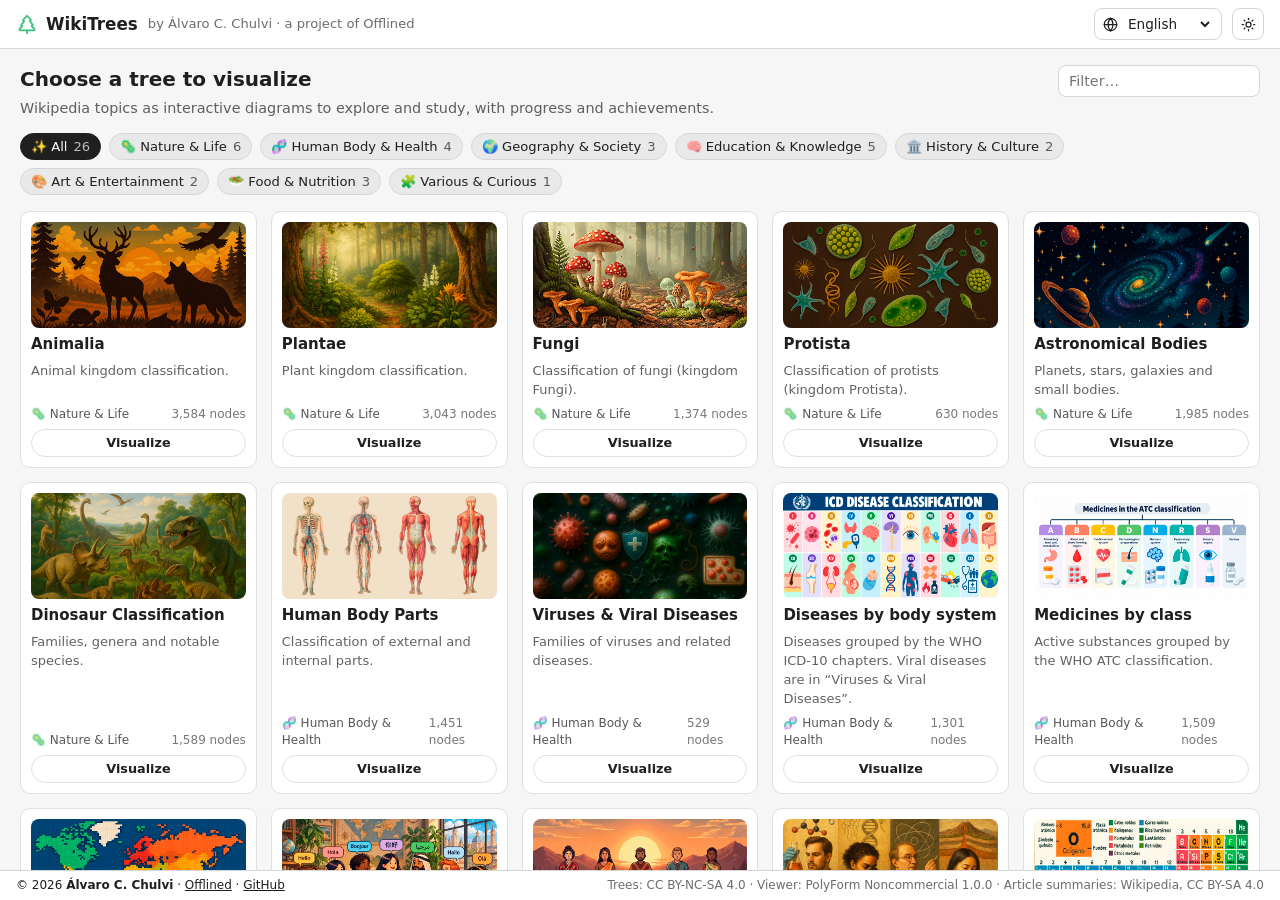
==== index.html @ 964407e3 "WikiTrees 1.0.0: 26 trees in 10 languages + web viewer - trees/online: links to <lang>.wikipedia.org" ====
<!doctype html>
<html lang="en">
<head>
<meta charset="utf-8">
<meta name="viewport" content="width=device-width, initial-scale=1">
<title>WikiTrees</title>
<meta name="description" content="WikiTrees by Álvaro C. Chulvi, a project of Offlined: Wikipedia topics as interactive diagrams in 10 languages.">
<meta name="author" content="Álvaro C. Chulvi">
<link rel="icon" href="data:image/svg+xml,%3Csvg xmlns='http://www.w3.org/2000/svg' viewBox='0 0 100 100'%3E%3Ctext y='.9em' font-size='90'%3E%F0%9F%8C%B3%3C/text%3E%3C/svg%3E">
<link rel="stylesheet" href="viewer/style.css">
</head>
<body>
<header class="app-header">
  <a class="brand" href="#" id="brandLink">
    <svg class="lucide-icon" aria-hidden="true"><use href="#lucide-tree-pine"></use></svg>
    <span class="brand-name">WikiTrees</span>
  </a>
  <span class="brand-by" id="brandBy"></span>
  <span class="spacer"></span>
  <label class="lang-pick">
    <svg class="lucide-icon" aria-hidden="true"><use href="#lucide-globe"></use></svg>
    <select id="langSelect" aria-label="Language"></select>
  </label>
  <button id="themeBtn" class="wtd-tb-btn wtd-tb-icon" type="button" aria-label="Theme">
    <svg class="lucide-icon i-sun" aria-hidden="true"><use href="#lucide-sun"></use></svg>
    <svg class="lucide-icon i-moon" aria-hidden="true"><use href="#lucide-moon"></use></svg>
  </button>
</header>

<main id="wikiTreeDiagramsView">
  <!-- Portada: catálogo de árboles -->
  <section id="wtdCatalog" class="wtd-catalog">
    <div class="wtd-cat-head">
      <div>
        <h1 id="wtdCatalogTitle"></h1>
        <p id="wtdTagline" class="wtd-tagline"></p>
      </div>
      <input id="wtdFilter" class="input-plain" type="search" aria-label="Filter">
    </div>
    <div id="wtdCatChips" class="filter-chips"></div>
    <div id="wtdCatalogList" class="catalog-grid wtd-grid"></div>
  </section>

  <!-- Diagrama del árbol seleccionado -->
  <section id="wtdDiagram" class="wtd-diagram hidden">
    <div class="wtd-diag-head">
      <button id="wtdBack" class="wtd-tb-btn" type="button"><svg class="lucide-icon" aria-hidden="true"><use href="#lucide-arrow-left"></use></svg> <span id="wtdBackLbl"></span></button>
      <nav id="wtdCrumbs" class="wtd-breadcrumb" aria-label="Path"></nav>
      <input id="wtdSearch" class="input-plain wtd-search" type="search" aria-label="Search">
      <div class="wtd-diag-actions">
        <button id="wtdContinue" class="wtd-tb-btn hidden" type="button"><svg class="lucide-icon" aria-hidden="true"><use href="#lucide-play"></use></svg> <span id="wtdContinueLbl"></span></button>
        <span class="wtd-tb-sep" aria-hidden="true"></span>
        <button id="wtdFavBtn" class="wtd-tb-btn" type="button"><svg class="lucide-icon" aria-hidden="true"><use href="#lucide-star"></use></svg> <span data-i18n="favoritesTitle"></span></button>
        <button id="wtdRecBtn" class="wtd-tb-btn" type="button"><svg class="lucide-icon" aria-hidden="true"><use href="#lucide-history"></use></svg> <span data-i18n="recentsTitle"></span></button>
        <button id="wtdAchBtn" class="wtd-tb-btn" type="button"><svg class="lucide-icon" aria-hidden="true"><use href="#lucide-trophy"></use></svg> <span data-i18n="achievementsTitle"></span></button>
        <span class="wtd-tb-sep" aria-hidden="true"></span>
        <button id="wtdCollapseBtn" class="wtd-tb-btn wtd-tb-icon" type="button" data-i18n-title="wtdCollapse"><svg class="lucide-icon" aria-hidden="true"><use href="#lucide-chevrons-down-up"></use></svg></button>
        <button id="wtdExpandBtn" class="wtd-tb-btn wtd-tb-icon" type="button" data-i18n-title="wtdExpandAll"><svg class="lucide-icon" aria-hidden="true"><use href="#lucide-chevrons-up-down"></use></svg></button>
        <button id="wtdZoomOut" class="wtd-tb-btn wtd-tb-icon" type="button" title="Zoom −"><svg class="lucide-icon" aria-hidden="true"><use href="#lucide-zoom-out"></use></svg></button>
        <button id="wtdZoomReset" class="wtd-tb-btn wtd-tb-icon" type="button" data-i18n-title="wtdFitAll"><svg class="lucide-icon" aria-hidden="true"><use href="#lucide-maximize"></use></svg></button>
        <button id="wtdZoomIn" class="wtd-tb-btn wtd-tb-icon" type="button" title="Zoom +"><svg class="lucide-icon" aria-hidden="true"><use href="#lucide-zoom-in"></use></svg></button>
      </div>
      <div id="wtdFavMenu" class="wtd-fav-menu hidden" role="menu"></div>
    </div>
    <div class="wtd-diag-body">
      <aside id="wtdSidebar" class="wtd-sidebar" aria-label="Tree info">
        <div id="wtdSideProgress" class="wtd-side-progress"></div>
        <div id="wtdSideList" class="wtd-side-list"></div>
        <div id="wtdMinimap" class="wtd-minimap" aria-label="Minimap"></div>
      </aside>
      <div id="wtdCanvas" class="wtd-canvas"></div>
      <aside id="wtdPanel" class="wtd-panel hidden" aria-live="polite"></aside>
    </div>
    <div id="wtdTooltip" class="wtd-tooltip hidden"></div>
  </section>

  <div id="wtdConfirm" class="wtd-modal hidden"></div>

  <!-- Artículo completo de Wikipedia, dentro del visor -->
  <div id="wtdWikiPopup" class="wtd-wiki-popup hidden" role="dialog" aria-modal="true" aria-labelledby="wtdWikiTitle">
    <div class="wtd-wiki-card">
      <div class="wtd-wiki-head">
        <svg class="lucide-icon wtd-wiki-logo" aria-hidden="true"><use href="#lucide-tree-pine"></use></svg>
        <span id="wtdWikiTitle" class="wtd-wiki-title"></span>
        <a id="wtdWikiExt" class="wtd-tb-btn wtd-tb-icon" href="#" target="_blank" rel="noopener"><svg class="lucide-icon" aria-hidden="true"><use href="#lucide-external-link"></use></svg></a>
        <button id="wtdWikiClose" class="wtd-wiki-close" type="button"><svg class="lucide-icon" aria-hidden="true"><use href="#lucide-x"></use></svg></button>
      </div>
      <div class="wtd-wiki-body">
        <div id="wtdWikiLoading" class="wtd-wiki-loading"></div>
        <iframe id="wtdWikiFrame" class="wtd-wiki-frame" title="Wikipedia" src="about:blank" referrerpolicy="strict-origin-when-cross-origin"></iframe>
      </div>
    </div>
  </div>
</main>

<footer class="app-footer">
  <span>© 2026 <strong>Álvaro C. Chulvi</strong> · <a href="https://www.offlined.org" target="_blank" rel="noopener">Offlined</a> · <a href="https://github.com/Aruvaro-Chulvi/WikiTrees" target="_blank" rel="noopener">GitHub</a></span>
  <span id="licenseLine" class="license-line"></span>
</footer>

<script src="viewer/icons.js"></script>
<script src="viewer/i18n.js"></script>
<script src="viewer/app.js"></script>
</body>
</html>
---- viewer/style.css ----
/* WikiTrees viewer — © 2026 Álvaro C. Chulvi (Offlined). PolyForm Noncommercial 1.0.0.
   Same look as the WikiTrees section of Offlined: flat buttons, state marked with colour only. */

:root {
  --bg: #f6f6f6; --panel: #ffffff; --ink: #1f1f1f; --muted: #d6d6d6; --soft: #e9e9e9;
  --border: #e0e0e0; --accent: #2d2d2d;
  --btn-primary-bg: #e4e4e7; --btn-primary-fg: #18181b; --btn-primary-hover: #d4d4d8;
  --tag-bg: #1f1f1f; --tag-border: #1f1f1f; --tag-text: #ffffff;
  --wtd-bar-stroke: rgba(0,0,0,.35);
  --overlay: rgba(0,0,0,.45);
  color-scheme: light;
}
@media (prefers-color-scheme: dark) {
  :root:not([data-theme="light"]) {
    --bg: #0f0f10; --panel: #17181a; --ink: #e9e9ea; --muted: #2b2c31; --soft: #222327;
    --border: #2b2c31; --accent: #dedede;
    --btn-primary-bg: #2a2b30; --btn-primary-fg: #f4f4f5; --btn-primary-hover: #34353b;
    --tag-bg: #e9e9ea; --tag-border: #e9e9ea; --tag-text: #111111;
    --wtd-bar-stroke: rgba(255,255,255,.4);
    --overlay: rgba(0,0,0,.6);
    color-scheme: dark;
  }
}
:root[data-theme="dark"] {
  --bg: #0f0f10; --panel: #17181a; --ink: #e9e9ea; --muted: #2b2c31; --soft: #222327;
  --border: #2b2c31; --accent: #dedede;
  --btn-primary-bg: #2a2b30; --btn-primary-fg: #f4f4f5; --btn-primary-hover: #34353b;
  --tag-bg: #e9e9ea; --tag-border: #e9e9ea; --tag-text: #111111;
  --wtd-bar-stroke: rgba(255,255,255,.4);
  --overlay: rgba(0,0,0,.6);
  color-scheme: dark;
}

* { box-sizing: border-box; }
html, body { height: 100%; margin: 0; }
body {
  display: flex; flex-direction: column; overflow: hidden;
  background: var(--bg); color: var(--ink);
  font: 15px/1.45 system-ui, -apple-system, "Segoe UI", Roboto, "Noto Sans", sans-serif;
}
a { color: inherit; }
.hidden { display: none !important; }
.lucide-icon { width: 1em; height: 1em; display: inline-block; vertical-align: -0.125em;
  fill: none; stroke: currentColor; stroke-width: 2; stroke-linecap: round; stroke-linejoin: round; flex-shrink: 0; }

/* Cabecera y pie */
.app-header { flex: 0 0 auto; display: flex; align-items: center; gap: 10px; padding: 8px 16px;
  background: var(--panel); border-bottom: 1px solid var(--muted); }
.brand { display: inline-flex; align-items: center; gap: 8px; text-decoration: none; font-weight: 800; font-size: 1.05rem; }
.brand .lucide-icon { width: 22px; height: 22px; color: #3fbf7f; }
.brand-by { font-size: .82rem; opacity: .65; white-space: nowrap; overflow: hidden; text-overflow: ellipsis; min-width: 0; }
.spacer { flex: 1; }
.lang-pick { display: inline-flex; align-items: center; gap: 6px; height: 32px; padding: 0 8px;
  border: 1px solid var(--muted); border-radius: 8px; background: var(--panel); }
.lang-pick select { border: 0; background: transparent; color: var(--ink); font: inherit; font-size: .85rem; cursor: pointer; }
.lang-pick select option { background: var(--panel); color: var(--ink); }
#themeBtn .i-moon { display: none; }
:root[data-theme="dark"] #themeBtn .i-sun { display: none; }
:root[data-theme="dark"] #themeBtn .i-moon { display: inline-block; }
@media (prefers-color-scheme: dark) {
  :root:not([data-theme="light"]) #themeBtn .i-sun { display: none; }
  :root:not([data-theme="light"]) #themeBtn .i-moon { display: inline-block; }
}
.app-footer { flex: 0 0 auto; display: flex; flex-wrap: wrap; gap: 4px 16px; justify-content: space-between;
  padding: 6px 16px; font-size: .75rem; background: var(--panel); border-top: 1px solid var(--muted); }
.app-footer a { color: inherit; }
.license-line { opacity: .65; }

/* Botones y campos */
.input-plain { height: 32px; border: 1px solid var(--muted); border-radius: 8px; padding: 0 10px;
  background: var(--panel); color: var(--ink); font: inherit; font-size: .9rem; }
.ui-btn { display: inline-flex; align-items: center; justify-content: center; gap: .4rem; height: 32px; padding: 0 .9rem;
  border-radius: 9999px; border: 1px solid transparent; font: inherit; font-size: .88rem; font-weight: 600; line-height: 1;
  white-space: nowrap; cursor: pointer; text-decoration: none; }
.ui-btn:focus-visible, .wtd-tb-btn:focus-visible { outline: 2px solid var(--ink); outline-offset: 2px; }
.ui-btn--sm { height: 28px; padding: 0 .7rem; font-size: .8rem; }
.ui-btn--primary { background: var(--btn-primary-bg); color: var(--btn-primary-fg); }
.ui-btn--primary:hover { background: var(--btn-primary-hover); }
.ui-btn--secondary { background: var(--panel); color: var(--ink); border-color: var(--border); }
.ui-btn--secondary:hover { background: var(--soft); }
.ui-btn--ghost { background: transparent; color: var(--ink); }
.ui-btn--ghost:hover { background: var(--soft); }
.ui-btn--danger { background: transparent; color: #c62828; border-color: color-mix(in srgb, #c62828 45%, transparent); }
.ui-btn--danger:hover { background: #c62828; color: #fff; border-color: #c62828; }
:root[data-theme="dark"] .ui-btn--danger { color: #f08080; }

#wikiTreeDiagramsView { flex: 1; display: flex; flex-direction: column; min-height: 0; position: relative; }

/* Portada / catálogo */
.wtd-catalog { flex: 1; min-height: 0; display: flex; flex-direction: column; padding: 16px 20px; overflow-y: auto; }
.wtd-cat-head { display: flex; align-items: flex-start; gap: 14px; margin-bottom: 10px; flex-wrap: wrap; }
.wtd-cat-head > div { flex: 1; min-width: 220px; }
.wtd-cat-head h1 { margin: 0; font-size: 1.25rem; }
.wtd-tagline { margin: 4px 0 0; font-size: .9rem; opacity: .7; }
.wtd-cat-head .input-plain { min-width: 180px; }
.filter-chips { display: flex; gap: 8px; flex-wrap: wrap; align-items: center; padding: 4px 0; }
.filter-chip { border: 1px solid var(--muted); background: var(--soft); color: var(--ink); padding: 3px 10px;
  border-radius: 9999px; font: inherit; font-size: .82rem; cursor: pointer; white-space: nowrap; }
.filter-chip:hover { border-color: var(--accent); }
.filter-chip.active { background: var(--tag-bg); border-color: var(--tag-border); color: var(--tag-text); }
.filter-chip .count { opacity: .7; margin-inline-start: 6px; font-variant-numeric: tabular-nums; }
.catalog-grid { display: grid; grid-template-columns: repeat(auto-fill, minmax(220px, 1fr)); gap: 14px;
  align-content: start; padding: 12px 0; }
.catalog-card { border: 1px solid var(--border); border-radius: 10px; padding: 10px; background: var(--panel);
  display: flex; flex-direction: column; gap: 6px; cursor: pointer; }
.catalog-card:hover { border-color: var(--accent); }
.catalog-card:focus-visible { outline: 2px solid var(--ink); outline-offset: 2px; }
.catalog-card h4 { margin: 0; font-size: 15px; }
.catalog-card p { margin: 0; font-size: 13px; color: color-mix(in srgb, var(--ink) 70%, var(--panel)); flex: 1; }
.catalog-card .row { display: flex; justify-content: space-between; align-items: center; gap: 8px; }
.catalog-card .cat-tag { font-size: 12px; opacity: .75; }
.taxo-card-img { width: 100%; aspect-ratio: 400 / 198; object-fit: cover; border-radius: 8px;
  background: color-mix(in srgb, var(--ink) 6%, transparent); }
.card-meta { font-size: 12px; opacity: .6; font-variant-numeric: tabular-nums; }

/* Diagrama */
.wtd-diagram { flex: 1; min-height: 0; display: flex; flex-direction: column; }
.wtd-diag-head { position: relative; display: flex; align-items: center; gap: 10px; padding: 10px 16px; flex-wrap: wrap;
  border-bottom: 1px solid var(--muted); background: var(--panel); }
.wtd-diag-actions { display: flex; align-items: center; gap: 6px; flex-wrap: wrap; }
.wtd-tb-btn { display: inline-flex; align-items: center; gap: 6px; height: 32px; padding: 0 10px; border: 1px solid var(--muted);
  border-radius: 8px; background: var(--panel); color: var(--ink); font: inherit; font-size: .85rem; white-space: nowrap; cursor: pointer; }
.wtd-tb-btn:hover { background: var(--soft); }
.wtd-tb-btn .lucide-icon { width: 15px; height: 15px; }
.wtd-tb-icon { width: 32px; padding: 0; justify-content: center; }
.wtd-tb-sep { width: 1px; height: 22px; background: var(--muted); margin: 0 2px; }
.wtd-breadcrumb { flex: 1; display: flex; align-items: center; gap: 2px; min-width: 120px; flex-wrap: nowrap; overflow: hidden; }
.wtd-crumb { border: none; background: transparent; cursor: pointer; color: var(--accent); font: inherit; font-size: .9rem;
  padding: 3px 6px; border-radius: 6px; white-space: nowrap; max-width: 220px; overflow: hidden; text-overflow: ellipsis;
  flex-shrink: 1; min-width: 40px; }
.wtd-crumb:hover { background: color-mix(in srgb, var(--ink) 8%, transparent); }
.wtd-crumb.is-current { color: var(--ink); font-weight: 700; cursor: default; flex-shrink: 0; max-width: 260px; }
.wtd-crumb-sep { opacity: .45; padding: 0 1px; }
.wtd-crumb-more { padding: 0 4px; opacity: .6; cursor: default; }
.wtd-search { min-width: 150px; max-width: 240px; }

.wtd-diag-body { position: relative; flex: 1; min-height: 0; display: flex; }
.wtd-canvas { flex: 1; min-height: 0; position: relative; overflow: hidden; cursor: grab; touch-action: none; direction: ltr; }
.wtd-canvas.is-panning { cursor: grabbing; }
.wtd-svg { display: block; width: 100%; height: 100%; }
.wtd-ribbon { pointer-events: auto; cursor: pointer; transition: opacity .12s, fill-opacity .12s; }

/* Barras: pendiente = contorno; visto = relleno. Trazos que no cambian con el zoom */
.wtd-bar { cursor: pointer; fill-opacity: .28; stroke: var(--wtd-bar-stroke); stroke-width: 1.5; vector-effect: non-scaling-stroke; transition: opacity .12s; }
.wtd-bar:hover { opacity: .82; }
.wtd-bar.visited { fill-opacity: 1; }
.wtd-bar.closed { stroke-dasharray: 4 3; }
.wtd-bar.fav { stroke: #f5b301; stroke-width: 2.5; }
.wtd-bar.sel { stroke: var(--ink); stroke-width: 3; }
.wtd-bar.hit { stroke: var(--ink); stroke-width: 2.5; }
.wtd-bar.lineage { stroke: var(--ink); stroke-width: 2; }
.wtd-svg .wtd-ribbon.lineage { fill-opacity: .9; }
.wtd-svg.searching .wtd-ribbon { opacity: .06; }
.wtd-svg.searching .wtd-bar { opacity: .12; }
.wtd-svg.searching .wtd-bar.hit { opacity: 1; }

/* Etiquetas en coordenadas de pantalla: siempre legibles */
.wtd-labels { position: absolute; inset: 0; pointer-events: none; overflow: hidden; }
.wtd-lbl { position: absolute; transform: translateY(-50%); pointer-events: auto; cursor: pointer; white-space: nowrap; overflow: hidden;
  text-overflow: ellipsis; padding: 2px 7px; border-radius: 6px; font-size: 12px; font-weight: 600; line-height: 1.35; color: var(--ink);
  background: color-mix(in srgb, var(--panel) 90%, transparent); border: 1px solid color-mix(in srgb, var(--ink) 12%, transparent); }
.wtd-lbl.visited { color: color-mix(in srgb, var(--ink) 80%, #16a34a); }
.wtd-lbl.sel { background: var(--ink); color: var(--panel); border-color: var(--ink); }
.wtd-lbl.lineage { border-color: var(--ink); }
.wtd-lbl.hit { border-color: var(--accent); }
.wtd-lbl-n { margin-inline-start: 6px; font-weight: 500; opacity: .6; font-variant-numeric: tabular-nums; }
.wtd-svg.searching ~ .wtd-labels .wtd-lbl:not(.hit):not(.sel) { opacity: .35; }

/* Tarjeta emergente */
.wtd-tooltip { position: fixed; z-index: 30; pointer-events: none; width: 300px; overflow: hidden;
  background: color-mix(in srgb, var(--panel) 96%, transparent); color: var(--ink);
  border: 1px solid color-mix(in srgb, var(--ink) 16%, transparent); border-radius: 10px;
  font-size: .82rem; line-height: 1.35; box-shadow: 0 8px 24px rgba(0,0,0,.28); backdrop-filter: blur(8px); }
.wtd-tip-img { height: 130px; background: color-mix(in srgb, var(--ink) 6%, transparent); }
.wtd-tip-img img { width: 100%; height: 100%; object-fit: cover; object-position: 50% 30%; display: block; }
.wtd-tip-head { padding: 8px 12px 6px; }
.wtd-tip-head strong { font-size: .95rem; }
.wtd-tip-lead { margin: 3px 0 0; font-size: .78rem; color: color-mix(in srgb, var(--ink) 72%, transparent); }
.wtd-tip-path { list-style: none; margin: 0; padding: 6px 12px; display: grid; gap: 2px; font-size: .78rem;
  border-top: 1px solid color-mix(in srgb, var(--ink) 12%, transparent); }
.wtd-tip-lvl { display: flex; align-items: center; gap: 6px; min-width: 0;
  padding-inline-start: calc(max(var(--d) - 1, 0) * 12px); color: color-mix(in srgb, var(--ink) 70%, transparent); }
.wtd-tip-lvl + .wtd-tip-lvl::before { content: "└"; opacity: .45; }
.wtd-tip-lvl b { flex: none; min-width: 16px; height: 16px; border-radius: 50%; display: grid; place-items: center;
  font-size: .64rem; font-weight: 700; background: color-mix(in srgb, var(--ink) 10%, transparent); }
.wtd-tip-dot { width: 8px; height: 8px; border-radius: 50%; flex: none; }
.wtd-tip-name { flex: 1; min-width: 0; overflow: hidden; text-overflow: ellipsis; white-space: nowrap; }
.wtd-tip-n { flex: none; font-variant-numeric: tabular-nums; opacity: .8; }
.wtd-tip-lvl.is-cur { color: var(--ink); font-weight: 700; }
.wtd-tip-lvl.is-cur b { background: var(--ink); color: var(--panel); }
.wtd-tip-meta { display: flex; flex-wrap: wrap; gap: 3px 12px; padding: 6px 12px 8px; font-size: .74rem;
  border-top: 1px solid color-mix(in srgb, var(--ink) 12%, transparent); color: color-mix(in srgb, var(--ink) 65%, transparent); }
.wtd-tip-meta .is-seen { color: color-mix(in srgb, var(--ink) 55%, #16a34a); }
.wtd-tip-meta .is-fav { color: #d99a00; }
[hidden] { display: none !important; }

/* Barra lateral: progreso, ramas de primer nivel y minimapa */
.wtd-sidebar { flex: 0 0 250px; width: 250px; display: flex; flex-direction: column; min-height: 0;
  border-inline-end: 1px solid var(--muted); background: color-mix(in srgb, var(--panel) 60%, transparent); }
.wtd-side-progress { padding: 12px 14px; border-bottom: 1px solid var(--muted); }
.wtd-side-prog-top { display: flex; justify-content: space-between; align-items: baseline; font-size: .8rem; }
.wtd-side-prog-top b { font-size: 1.05rem; }
.wtd-side-bar { height: 7px; border-radius: 99px; background: color-mix(in srgb, var(--ink) 14%, transparent); margin: 6px 0 3px; overflow: hidden; }
.wtd-side-bar-fill { height: 100%; background: #3fbf7f; border-radius: 99px; transition: width .2s; }
.wtd-side-prog-sub { font-size: .72rem; opacity: .55; text-align: end; }
.wtd-side-list { flex: 1 1 auto; min-height: 0; overflow-y: auto; padding: 6px; }
.wtd-side-item { display: flex; align-items: center; justify-content: space-between; gap: 8px; width: 100%; text-align: start;
  border: none; background: transparent; color: var(--ink); font: inherit; font-size: .82rem; padding: 6px 8px; border-radius: 7px; cursor: pointer; }
.wtd-side-item:hover { background: color-mix(in srgb, var(--ink) 7%, transparent); }
.wtd-side-item.active { background: color-mix(in srgb, var(--accent) 18%, transparent); font-weight: 700; }
.wtd-side-item-main { flex: 1; min-width: 0; display: flex; flex-direction: column; gap: 3px; }
.wtd-side-item-name { min-width: 0; overflow: hidden; text-overflow: ellipsis; white-space: nowrap; }
.wtd-side-item-bar { height: 4px; border-radius: 99px; background: color-mix(in srgb, var(--ink) 10%, transparent); overflow: hidden; }
.wtd-side-item-bar span { display: block; height: 100%; border-radius: inherit; }
.wtd-leg-dot { width: 11px; height: 11px; border-radius: 3px; display: inline-block; flex-shrink: 0; }
.wtd-leg-n { opacity: .55; font-variant-numeric: tabular-nums; font-size: .75rem; }
.wtd-minimap { flex: 0 0 auto; width: 100%; height: 160px; overflow: hidden; display: flex; flex-direction: column;
  border-top: 1px solid var(--muted); background: color-mix(in srgb, var(--ink) 4%, transparent); }
.wtd-minimap:empty { display: none; }
.wtd-mm-title { flex: 0 0 auto; padding: 4px 8px; font-size: .7rem; font-weight: 700;
  background: color-mix(in srgb, var(--panel) 80%, transparent); border-bottom: 1px solid color-mix(in srgb, var(--ink) 12%, transparent);
  white-space: nowrap; overflow: hidden; text-overflow: ellipsis; }
.wtd-mm-svg { flex: 1 1 auto; min-height: 0; width: 100%; display: block; cursor: pointer; }
.wtd-mm-view { fill: color-mix(in srgb, var(--accent) 18%, transparent); stroke: var(--accent); stroke-width: 2; vector-effect: non-scaling-stroke; }

/* Menú Favoritos / Recientes / Logros */
.wtd-fav-menu { position: fixed; z-index: 60; min-width: 200px; max-width: 320px; max-height: 320px; overflow-y: auto;
  background: var(--panel); border: 1px solid var(--muted); border-radius: 10px; box-shadow: 0 10px 30px rgba(0,0,0,.28); padding: 6px; }
.wtd-fm-h { font-size: .68rem; font-weight: 700; text-transform: uppercase; letter-spacing: .05em; opacity: .55; padding: 6px 8px 2px; }
.wtd-fm-item { display: block; width: 100%; text-align: start; border: none; background: transparent; color: var(--ink); font: inherit;
  font-size: .85rem; padding: 6px 8px; border-radius: 6px; cursor: pointer; white-space: nowrap; overflow: hidden; text-overflow: ellipsis; }
.wtd-fm-item:hover { background: color-mix(in srgb, var(--ink) 8%, transparent); }
.wtd-fm-empty { padding: 10px; opacity: .5; }
.wtd-fm-note { font-size: .78rem; padding: 2px 8px 6px; opacity: .8; }
.wtd-fm-ach { font-size: .82rem; padding: 5px 8px; }
.wtd-fm-sep { height: 1px; background: var(--muted); margin: 6px 4px; }
.wtd-fm-danger { color: #dc2626; }
.wtd-fm-danger:hover { background: color-mix(in srgb, #ef4444 14%, transparent); }

/* Ficha del nodo, al lado del diagrama */
.wtd-panel { position: absolute; top: 0; bottom: 0; inset-inline-end: 0; width: 380px; max-width: 100%; z-index: 20;
  display: flex; flex-direction: column; min-height: 0; background: var(--panel); border-inline-start: 1px solid var(--muted); }
.wtd-panel-head { position: relative; padding: 14px 52px 10px 16px; border-bottom: 1px solid var(--muted); }
[dir="rtl"] .wtd-panel-head { padding: 14px 16px 10px 52px; }
.wtd-panel-kicker { display: flex; align-items: center; gap: 6px; font-size: .78rem; opacity: .65; }
.wtd-panel-title { margin: 3px 0 0; font-size: 1.15rem; line-height: 1.25; }
.wtd-panel-x { position: absolute; top: 12px; inset-inline-end: 12px; width: 32px; height: 32px; padding: 0; border-radius: 50%;
  border: 1px solid color-mix(in srgb, var(--ink) 18%, transparent); background: transparent; color: var(--ink);
  display: flex; align-items: center; justify-content: center; cursor: pointer; }
.wtd-panel-x:hover { background: color-mix(in srgb, #ef4444 16%, transparent); border-color: color-mix(in srgb, #ef4444 45%, transparent); color: #ef4444; }
.wtd-panel-x .lucide-icon { width: 17px; height: 17px; }
.wtd-panel-scroll { flex: 1; min-height: 0; overflow-y: auto; padding: 14px 16px; }
.wtd-panel-img { display: block; width: 100%; max-height: 220px; object-fit: contain; border-radius: 10px; margin-bottom: 12px;
  background: color-mix(in srgb, var(--ink) 5%, transparent); }
.wtd-panel-para { margin: 0 0 10px; font-size: .9rem; line-height: 1.55; opacity: .88; }
.wtd-panel-src { margin: 0 0 4px; font-size: .72rem; opacity: .55; }
.wtd-panel-src a { color: inherit; }
.wtd-panel-status { margin: 4px 0 12px; font-size: .88rem; opacity: .65; }
.wtd-panel-tree { margin-top: 16px; padding-top: 12px; border-top: 1px solid var(--muted); }
.wtd-panel-tree h4 { margin: 0 0 6px; font-size: .72rem; font-weight: 700; text-transform: uppercase; letter-spacing: .05em; opacity: .55; }
[dir="rtl"] .wtd-panel-tree h4 { letter-spacing: 0; }
.wtd-panel-sub { margin: 10px 0 6px; font-size: .78rem; font-weight: 600; opacity: .7; }
.wtd-chips { display: flex; flex-wrap: wrap; gap: 6px; }
.wtd-chip { display: inline-flex; align-items: center; gap: 6px; max-width: 100%; padding: 4px 10px; border-radius: 99px;
  border: 1px solid var(--muted); background: var(--panel); color: var(--ink); font: inherit; font-size: .8rem; cursor: pointer;
  white-space: nowrap; overflow: hidden; text-overflow: ellipsis; }
.wtd-chip:hover { background: var(--soft); }
.wtd-chip.seen { color: color-mix(in srgb, var(--ink) 75%, #16a34a); }
.wtd-chip-dot { width: 9px; height: 9px; border-radius: 50%; flex: 0 0 auto; }
.wtd-panel-actions { display: flex; flex-direction: column; gap: 8px; padding: 12px 16px 14px; border-top: 1px solid var(--muted); }
.wtd-panel-next { width: 100%; }
.wtd-panel-next .lucide-icon, .wtd-panel-row .lucide-icon { width: 14px; height: 14px; }
.wtd-panel-done { margin: 0; text-align: center; font-weight: 600; color: #16a34a; }
.wtd-panel-row { display: flex; flex-wrap: wrap; gap: 6px; }
#wtdPFav.is-on { color: #b8860b; }
:root[data-theme="dark"] #wtdPFav.is-on { color: #f5b301; }

/* Confirmación */
.wtd-modal { position: fixed; inset: 0; z-index: 100; display: flex; align-items: center; justify-content: center;
  background: var(--overlay); padding: 20px; }
.wtd-modal-card { width: min(420px, 92vw); background: var(--panel); color: var(--ink); border: 1px solid var(--muted);
  border-radius: 14px; padding: 20px; }
.wtd-modal-title { font-size: 1.05rem; font-weight: 800; margin-bottom: 8px; }
.wtd-modal-msg { font-size: .9rem; opacity: .8; line-height: 1.5; margin-bottom: 16px; }
.wtd-modal-actions { display: flex; gap: 10px; justify-content: flex-end; flex-wrap: wrap; }

/* Artículo completo de Wikipedia: ventana sobre casi toda la página, sin salir del visor */
.wtd-wiki-popup { position: fixed; inset: 0; z-index: 90; display: flex; padding: 20px; background: var(--overlay); }
.wtd-wiki-card { flex: 1; min-width: 0; display: flex; flex-direction: column; overflow: hidden;
  background: var(--panel); border: 1px solid var(--muted); border-radius: 14px; }
.wtd-wiki-head { flex: 0 0 auto; display: flex; align-items: center; gap: 10px; padding: 8px 12px 8px 16px;
  border-bottom: 1px solid var(--muted); }
.wtd-wiki-logo { width: 18px; height: 18px; color: #3fbf7f; }
.wtd-wiki-title { flex: 1; min-width: 0; font-weight: 700; overflow: hidden; text-overflow: ellipsis; white-space: nowrap; }
.wtd-wiki-close { width: 34px; height: 34px; padding: 0; border-radius: 50%; display: flex; align-items: center; justify-content: center;
  border: 1px solid color-mix(in srgb, var(--ink) 18%, transparent); background: transparent; color: var(--ink); cursor: pointer; }
.wtd-wiki-close:hover { background: color-mix(in srgb, #ef4444 16%, transparent); border-color: color-mix(in srgb, #ef4444 45%, transparent); color: #ef4444; }
.wtd-wiki-close .lucide-icon { width: 19px; height: 19px; }
.wtd-wiki-body { position: relative; flex: 1; min-height: 0; background: #fff; }
.wtd-wiki-loading { position: absolute; inset: 0; display: flex; align-items: center; justify-content: center; color: #555; font-size: .9rem; }
.wtd-wiki-frame { position: relative; display: block; width: 100%; height: 100%; border: 0; background: transparent; }

@media (max-width: 820px) {
  .wtd-wiki-popup { padding: 0; }
  .wtd-wiki-card { border-radius: 0; border: 0; }
  .wtd-panel { top: auto; height: 60%; width: 100%; border-inline-start: 0; border-top: 1px solid var(--muted); }
  .wtd-tb-btn span { display: none; }
  .wtd-tb-btn { width: 32px; padding: 0; justify-content: center; }
  .wtd-tb-sep { display: none; }
  .wtd-search { flex: 1; max-width: none; }
}
@media (max-width: 760px) { .wtd-sidebar { display: none; } }
@media (max-width: 560px) {
  .brand-by { display: none; }
  .wtd-catalog { padding: 12px 16px; }
  .wtd-diag-head { padding: 8px 10px; gap: 6px; }
  .wtd-breadcrumb { flex-basis: 100%; order: 2; }
  .wtd-diag-actions { order: 3; }
  .app-footer { font-size: .7rem; }
}
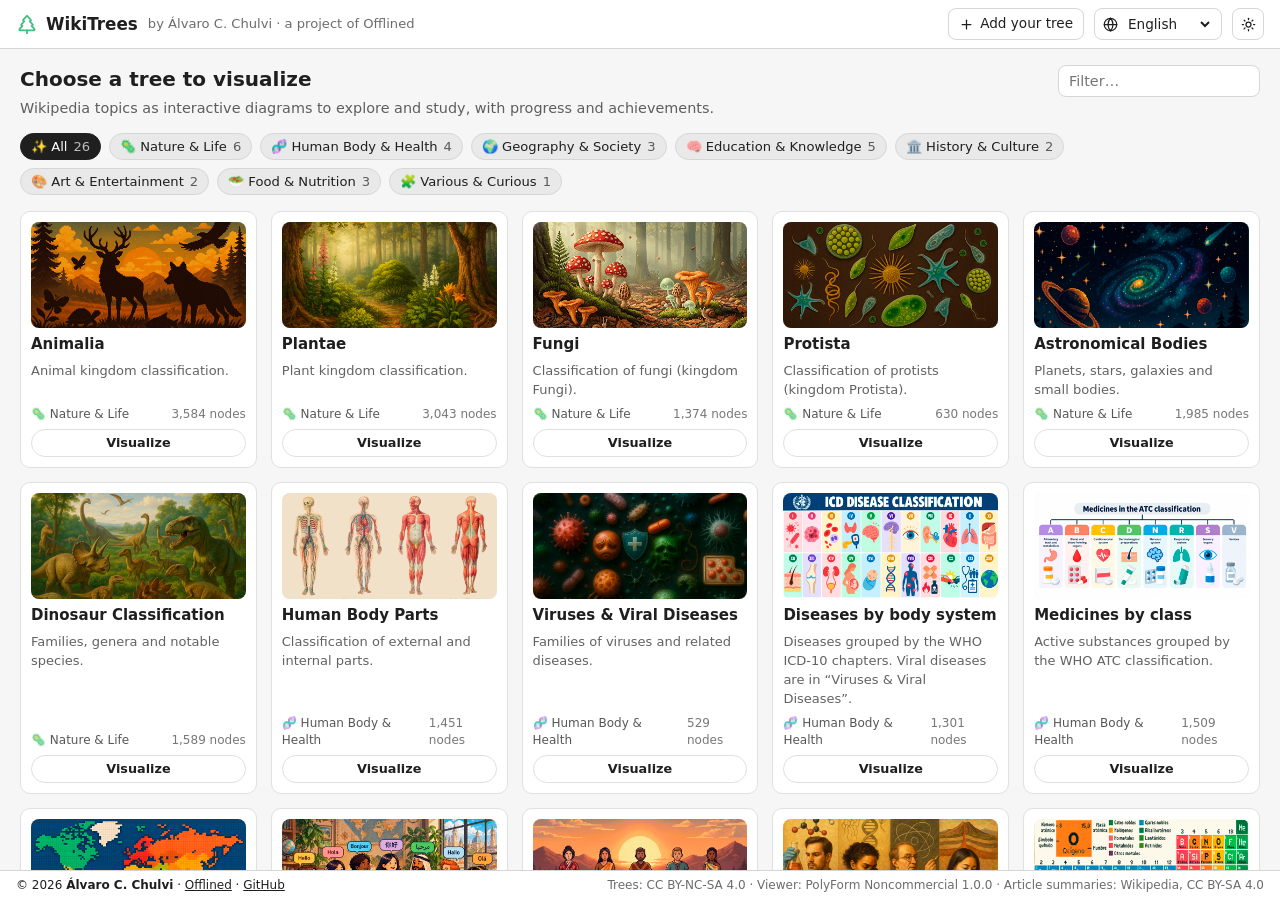
==== commit 9c89d484: "Community trees: submit by issue form, bot check, publish on Pages Anyone can build a tree with an A" ====
--- a/index.html
+++ b/index.html
@@ -17,6 +17,9 @@
   </a>
   <span class="brand-by" id="brandBy"></span>
   <span class="spacer"></span>
+  <a id="addTreeLink" class="wtd-tb-btn wt-add-tree" href="https://github.com/Aruvaro-Chulvi/WikiTrees/blob/main/CONTRIBUTING.md" target="_blank" rel="noopener">
+    <svg class="lucide-icon" aria-hidden="true"><use href="#lucide-plus"></use></svg> <span data-i18n="addTree"></span>
+  </a>
   <label class="lang-pick">
     <svg class="lucide-icon" aria-hidden="true"><use href="#lucide-globe"></use></svg>
     <select id="langSelect" aria-label="Language"></select>
@@ -27,6 +30,7 @@
   </button>
 </header>
 
+<div id="wtPreviewBanner" class="wt-preview-banner" data-i18n="previewBanner"></div>
 <main id="wikiTreeDiagramsView">
   <!-- Portada: catálogo de árboles -->
   <section id="wtdCatalog" class="wtd-catalog">
--- a/viewer/style.css
+++ b/viewer/style.css
@@ -318,3 +318,19 @@
   .wtd-diag-actions { order: 3; }
   .app-footer { font-size: .7rem; }
 }
+
+/* Árboles de la comunidad */
+.wt-add-tree { text-decoration: none; }
+.wt-com-badge { align-self: flex-start; font-size: 11px; font-weight: 700; padding: 2px 8px; border-radius: 999px;
+  background: color-mix(in srgb, #3fbf7f 18%, transparent); color: var(--ink); }
+.wt-com-by { font-size: 12px; opacity: .7; margin-top: -4px; }
+.wt-auto-cover { display: flex; align-items: center; justify-content: center;
+  background: linear-gradient(135deg, color-mix(in srgb, var(--wt-c) 70%, var(--panel)), color-mix(in srgb, var(--wt-c) 25%, var(--panel))); }
+.wt-auto-cover span { font-size: 54px; line-height: 1; filter: drop-shadow(0 2px 0 rgba(0,0,0,.08)); }
+.wt-com-note { grid-column: 1 / -1; display: flex; align-items: center; justify-content: space-between; gap: 12px; flex-wrap: wrap;
+  padding: 10px 12px; border: 1px dashed var(--border); border-radius: 10px; font-size: 13px; }
+.wt-com-note a { text-decoration: none; }
+.wt-preview-banner { display: none; padding: 6px 16px; font-size: 13px; font-weight: 700; text-align: center;
+  background: color-mix(in srgb, #ffd700 35%, var(--panel)); color: var(--ink); }
+body.wt-previewing .wt-preview-banner { display: block; }
+@media (max-width: 640px) { .wt-add-tree span { display: none; } }
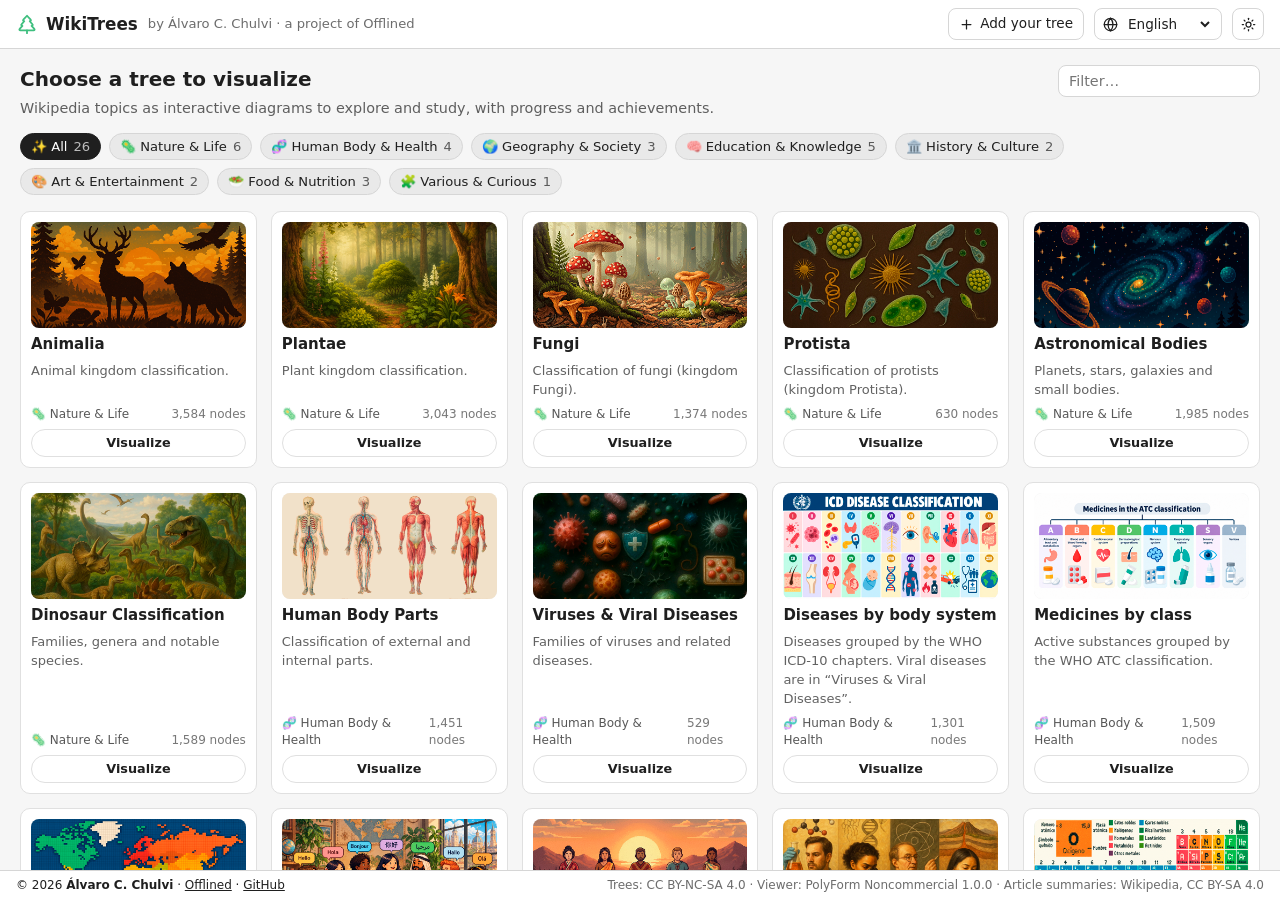
==== commit 9a808008: "Repository renamed: update links to the new name Co-Authored-By: Claude Opus 5.5 <noreply@anthropic." ====
--- a/index.html
+++ b/index.html
@@ -17,7 +17,7 @@
   </a>
   <span class="brand-by" id="brandBy"></span>
   <span class="spacer"></span>
-  <a id="addTreeLink" class="wtd-tb-btn wt-add-tree" href="https://github.com/Aruvaro-Chulvi/WikiTrees/blob/main/CONTRIBUTING.md" target="_blank" rel="noopener">
+  <a id="addTreeLink" class="wtd-tb-btn wt-add-tree" href="https://github.com/Aruvaro-Chulvi/OfflinedWikiTrees/blob/main/CONTRIBUTING.md" target="_blank" rel="noopener">
     <svg class="lucide-icon" aria-hidden="true"><use href="#lucide-plus"></use></svg> <span data-i18n="addTree"></span>
   </a>
   <label class="lang-pick">
@@ -98,7 +98,7 @@
 </main>
 
 <footer class="app-footer">
-  <span>© 2026 <strong>Álvaro C. Chulvi</strong> · <a href="https://www.offlined.org" target="_blank" rel="noopener">Offlined</a> · <a href="https://github.com/Aruvaro-Chulvi/WikiTrees" target="_blank" rel="noopener">GitHub</a></span>
+  <span>© 2026 <strong>Álvaro C. Chulvi</strong> · <a href="https://www.offlined.org" target="_blank" rel="noopener">Offlined</a> · <a href="https://github.com/Aruvaro-Chulvi/OfflinedWikiTrees" target="_blank" rel="noopener">GitHub</a></span>
   <span id="licenseLine" class="license-line"></span>
 </footer>
 
